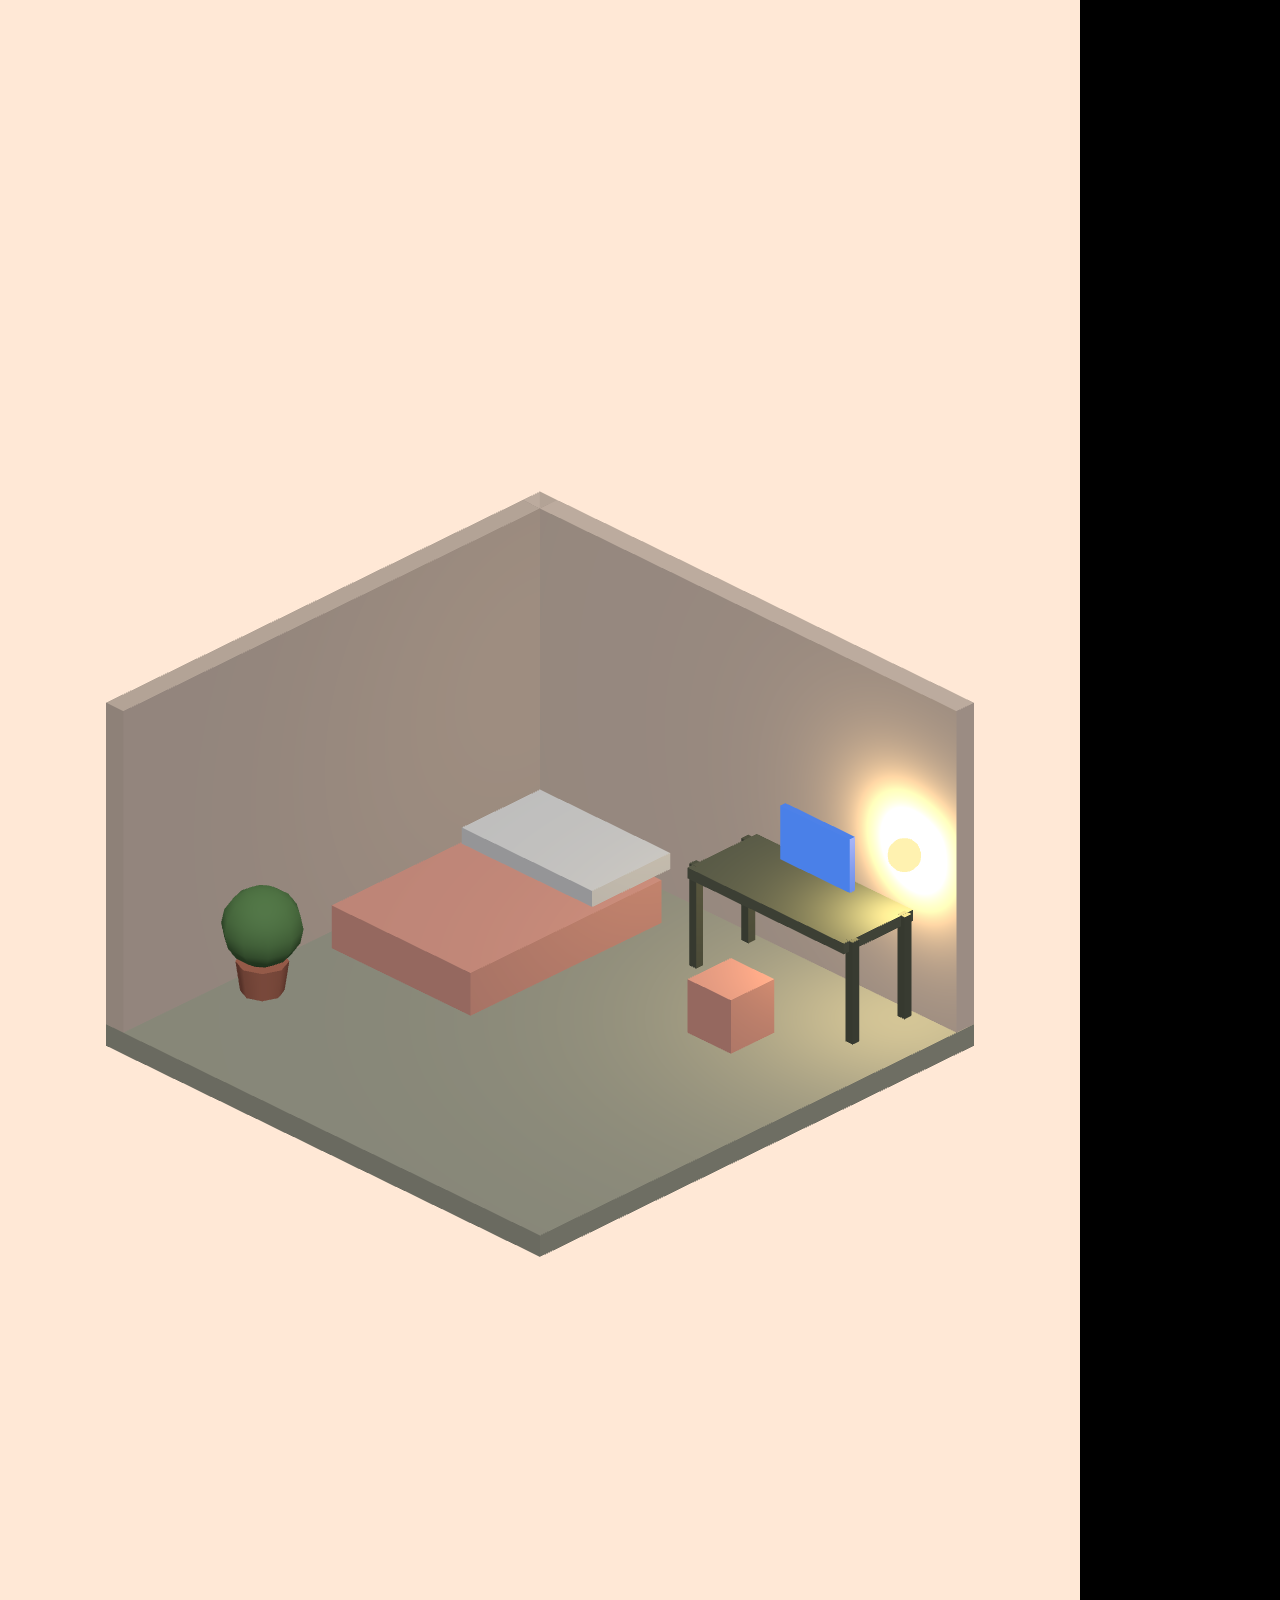
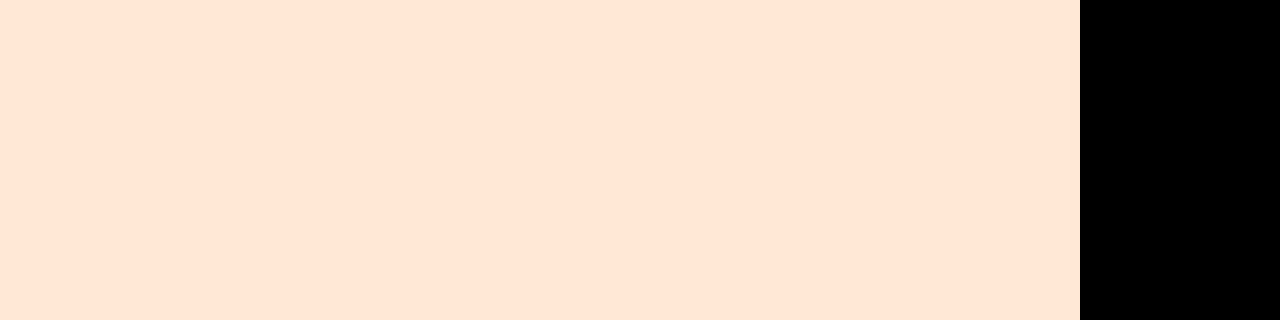
==== capture.html @ e64d631d "Tambah capture.html dan tools/render-video.js untuk render video 3D frame demi frame; animasi dibuat" ====
<!doctype html>
<html lang="id">
<head>
<meta charset="utf-8">
<meta name="viewport" content="width=device-width, initial-scale=1">
<title>CreatorKit capture</title>
<style>html,body{margin:0;background:#000}canvas{display:block}</style>
</head>
<body>
<!-- Halaman tanpa UI untuk merender SATU frame pada waktu t tertentu (hasil selalu sama untuk t yang sama).
     Parameter URL: style (nama gaya), t (detik), w, h (default 1080x1920), p (palet opsional, 4 hex dipisah koma, tanpa #)
     API: window.captureReady (Promise), window.renderAt(t), window.frameDataURL() -->
<canvas id="c"></canvas>
<script type="module">
import { createCapture, STYLE_NAMES, PALETTES } from './preview3d.js';
const q = new URLSearchParams(location.search);
const name = q.get('style') || 'Isometric mini-room';
const w = +q.get('w') || 1080, h = +q.get('h') || 1920, t0 = +q.get('t') || 0;
const c = document.getElementById('c'); c.width = w; c.height = h; c.style.width = w + 'px'; c.style.height = h + 'px';
window.STYLE_NAMES = STYLE_NAMES;
window.captureReady = new Promise((ok, no) => {
  try {
    if (!STYLE_NAMES.includes(name)) throw new Error('Gaya tidak dikenal: ' + name + '. Pilihan: ' + STYLE_NAMES.join(' | '));
    const pal = q.get('p') ? q.get('p').split(',').map(x => '#' + x.replace('#', '')) : PALETTES[name];
    const cap = createCapture(c, name, pal);
    window.renderAt = t => { cap.renderAt(t); return true; };
    window.frameDataURL = () => c.toDataURL('image/png');
    window.renderAt(t0); document.documentElement.dataset.ready = '1'; ok(true);
  } catch (e) { document.documentElement.dataset.error = e.message; no(e); }
});
window.captureReady.catch(() => {});
</script>
</body>
</html>
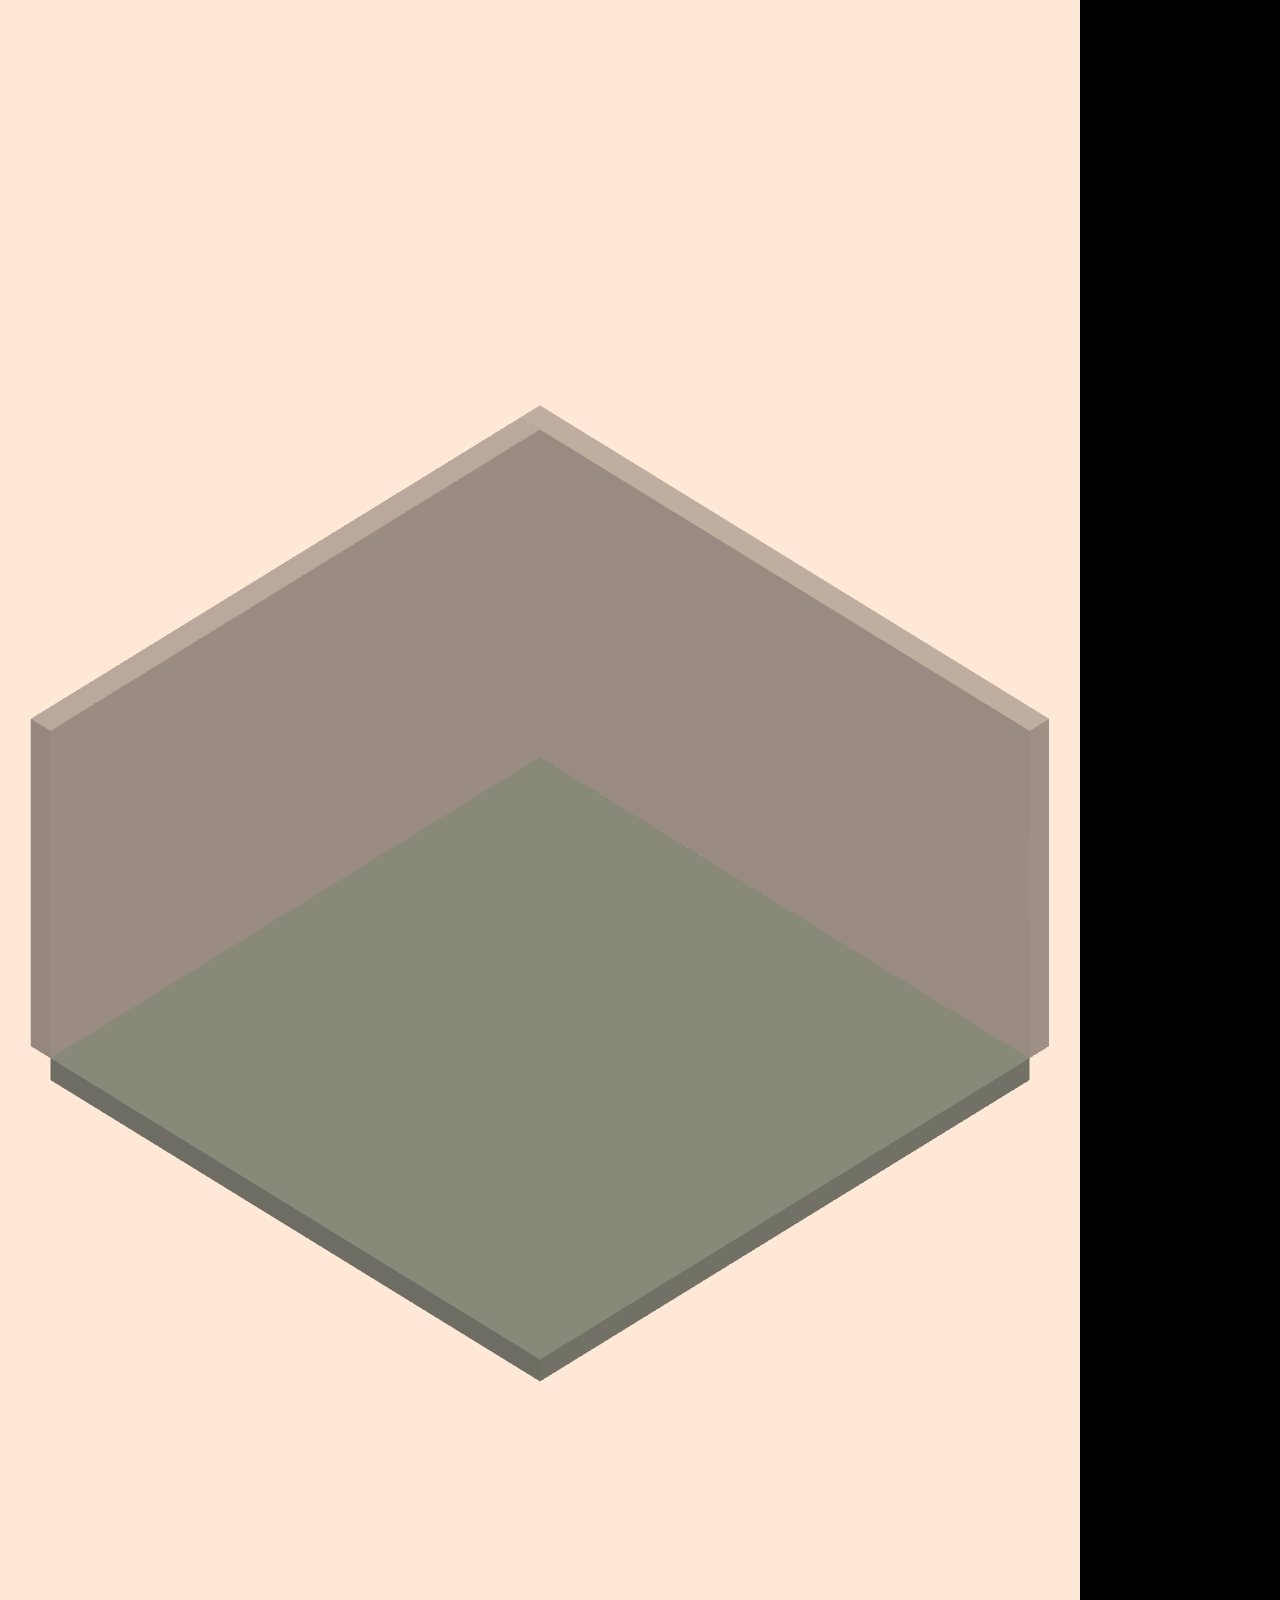
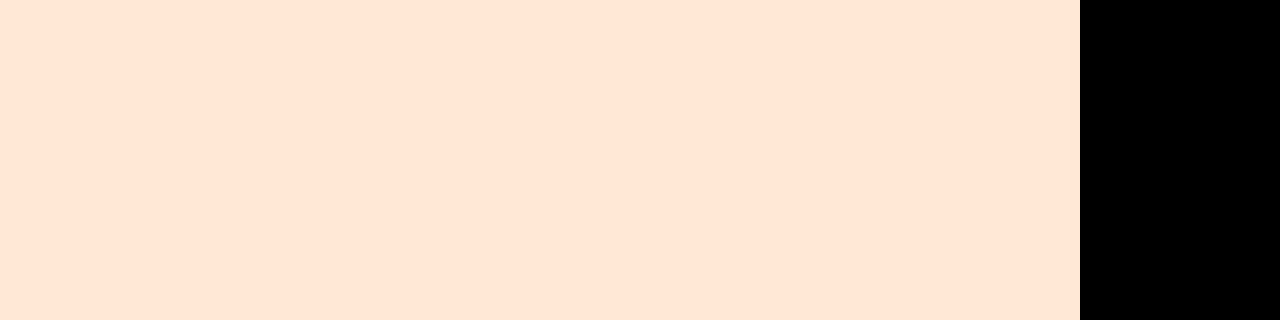
==== commit e639c57e: "Tambah builder scene isometrik dari JSON (render-video --spec), contoh scene, validasi galat, dan pe" ====
--- a/capture.html
+++ b/capture.html
@@ -8,27 +8,35 @@
 </head>
 <body>
 <!-- Halaman tanpa UI untuk merender SATU frame pada waktu t tertentu (hasil selalu sama untuk t yang sama).
-     Parameter URL: style (nama gaya), t (detik), w, h (default 1080x1920), p (palet opsional, 4 hex dipisah koma, tanpa #)
-     API: window.captureReady (Promise), window.renderAt(t), window.frameDataURL() -->
+     Parameter URL: style (nama gaya) ATAU spec (URL file JSON scene, atau 'wait' lalu panggil window.loadSpec(obj)), t (detik), w, h (default 1080x1920), p (palet opsional, 4 hex dipisah koma, tanpa #)
+     API: window.captureReady (Promise), window.loadSpec(obj), window.renderAt(t), window.frameDataURL(), window.captureDuration -->
 <canvas id="c"></canvas>
 <script type="module">
-import { createCapture, STYLE_NAMES, PALETTES } from './preview3d.js';
+import { createCapture, createCaptureFromSpec, STYLE_NAMES, PALETTES } from './preview3d.js';
 const q = new URLSearchParams(location.search);
-const name = q.get('style') || 'Isometric mini-room';
 const w = +q.get('w') || 1080, h = +q.get('h') || 1920, t0 = +q.get('t') || 0;
 const c = document.getElementById('c'); c.width = w; c.height = h; c.style.width = w + 'px'; c.style.height = h + 'px';
 window.STYLE_NAMES = STYLE_NAMES;
-window.captureReady = new Promise((ok, no) => {
+let ok, no; window.captureReady = new Promise((a, b) => { ok = a; no = b; }); window.captureReady.catch(() => {});
+function setup(make) {
+  try {
+    const cap = make(); window.captureDuration = cap.duration;
+    window.renderAt = t => { cap.renderAt(t); return true; };
+    window.frameDataURL = () => c.toDataURL('image/png');
+    window.renderAt(t0); document.documentElement.dataset.ready = '1'; ok(true);
+  } catch (e) { document.documentElement.dataset.error = e.message; no(e); throw e; }
+}
+window.loadSpec = spec => setup(() => createCaptureFromSpec(c, spec));   // dipakai tools/render-video.js --spec
+const sp = q.get('spec');
+if (sp && sp !== 'wait') fetch(sp).then(r => { if (!r.ok) throw new Error('Spec tidak ditemukan: ' + sp); return r.json(); }).then(window.loadSpec).catch(() => {});
+else if (!sp) {
+  const name = q.get('style') || 'Isometric mini-room';
   try {
     if (!STYLE_NAMES.includes(name)) throw new Error('Gaya tidak dikenal: ' + name + '. Pilihan: ' + STYLE_NAMES.join(' | '));
     const pal = q.get('p') ? q.get('p').split(',').map(x => '#' + x.replace('#', '')) : PALETTES[name];
-    const cap = createCapture(c, name, pal);
-    window.renderAt = t => { cap.renderAt(t); return true; };
-    window.frameDataURL = () => c.toDataURL('image/png');
-    window.renderAt(t0); document.documentElement.dataset.ready = '1'; ok(true);
-  } catch (e) { document.documentElement.dataset.error = e.message; no(e); }
-});
-window.captureReady.catch(() => {});
+    setup(() => createCapture(c, name, pal));
+  } catch { /* galat sudah dicatat di dataset.error */ }
+}
 </script>
 </body>
 </html>
